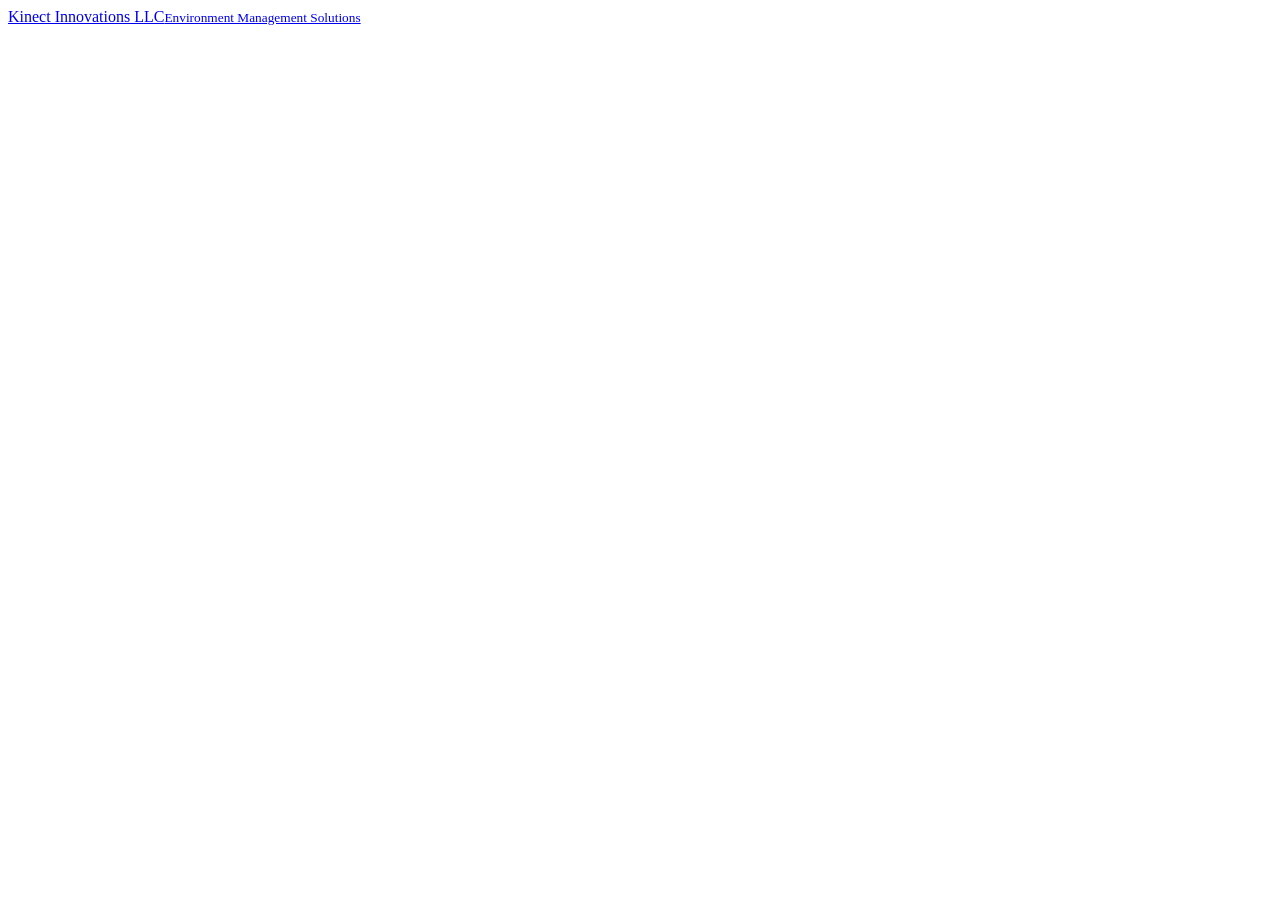
==== about.html @ 07c68ef6 "Add about.html for company information page" ====
<!DOCTYPE html>
<html lang="en">
<head>
<meta charset="UTF-8">
<meta name="viewport" content="width=device-width, initial-scale=1.0">
<title>About Us | Kinect Innovations LLC</title>
<meta name="description" content="Learn about Kinect Innovations LLC, providing comprehensive environment management for commercial and residential clients across the U.S.">
<link rel="preconnect" href="https://fonts.googleapis.com">
<link href="https://fonts.googleapis.com/css2?family=Space+Grotesk:wght@500;600;700&family=Inter:wght@400;500;600&family=IBM+Plex+Mono:wght@400;500;700&display=swap" rel="stylesheet">
<link rel="stylesheet" href="assets/css/style.css">
</head>
<body>
<header class="site-header">
  <div class="header-inner">
    <a href="index.html" class="brand">
      <span class="mark"></span>
      <span>Kinect Innovations LLC<small>Environment Management Solutions</small></span>
    </a>
    <nav class="main-nav"
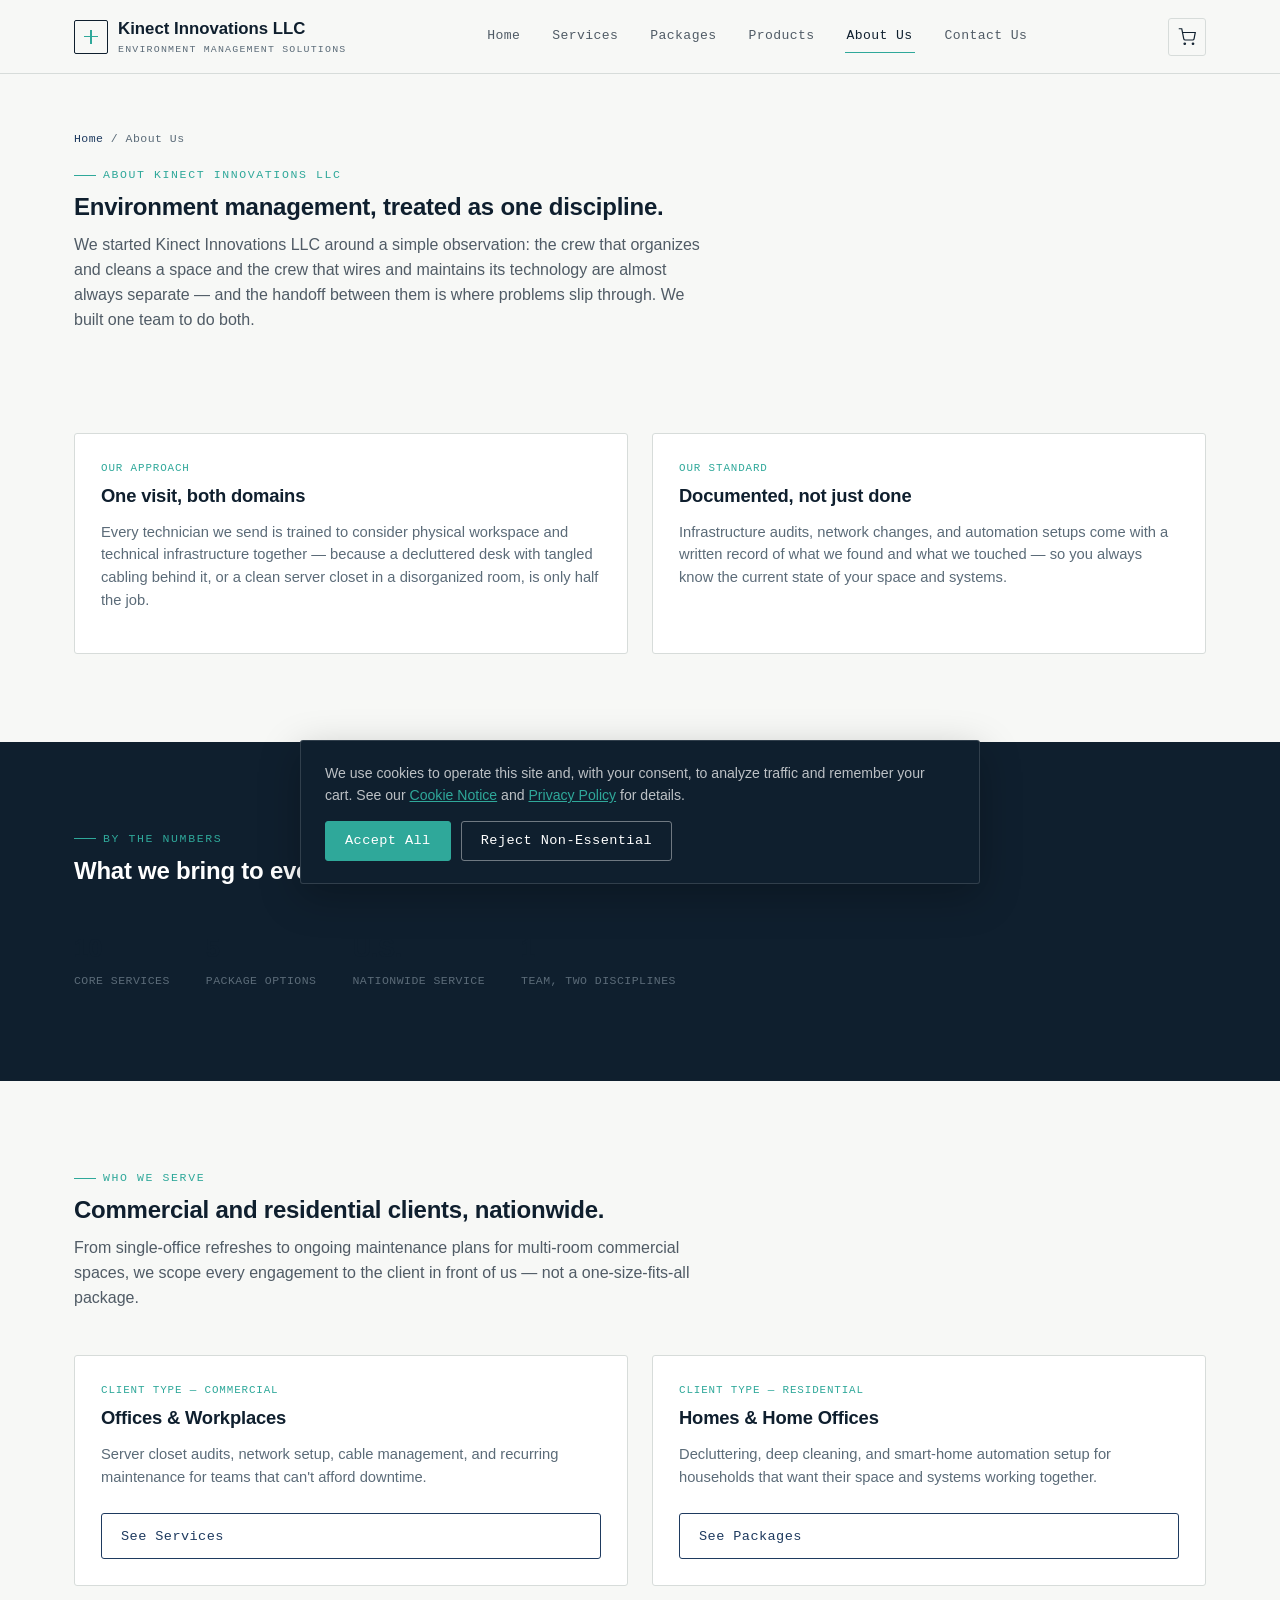
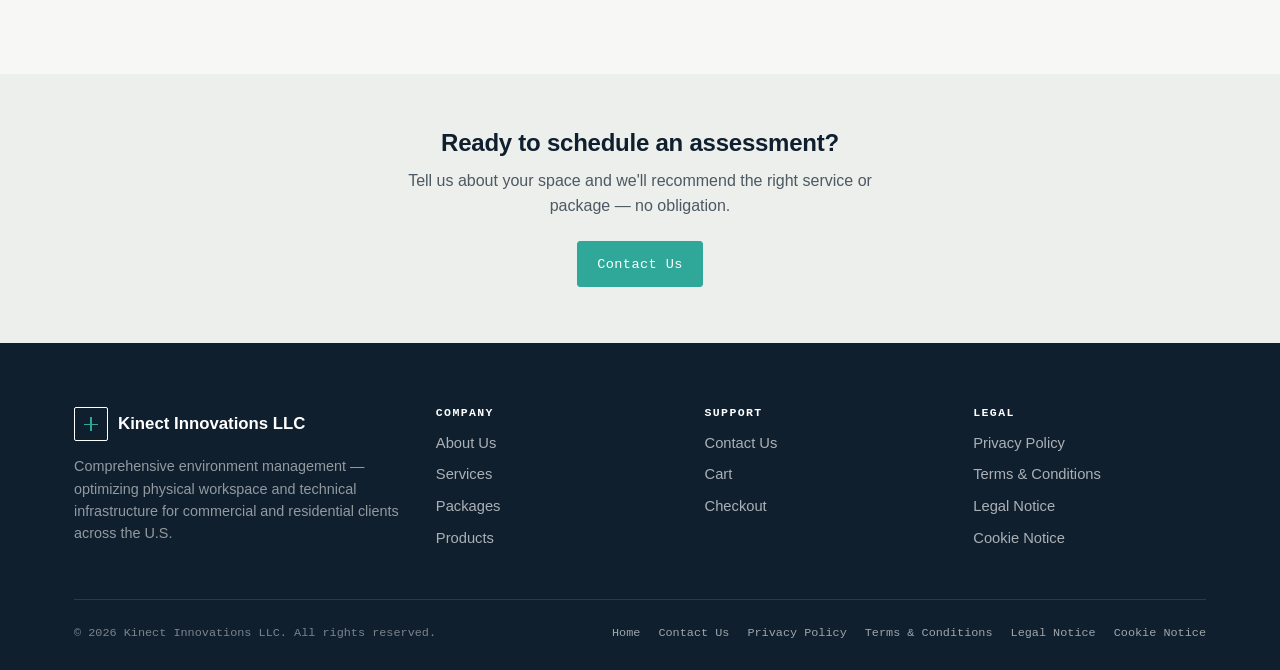
==== commit 59fe8578: "Fix broken stylesheet link, truncated pages, and stale sitemap/robots URLs - Rename assets/css/file." ====
--- a/about.html
+++ b/about.html
@@ -16,4 +16,173 @@
       <span class="mark"></span>
       <span>Kinect Innovations LLC<small>Environment Management Solutions</small></span>
     </a>
-    <nav class="main-nav"
+    <nav class="main-nav" aria-label="Primary">
+      <a href="index.html">Home</a>
+      <a href="services.html">Services</a>
+      <a href="packages.html">Packages</a>
+      <a href="products.html">Products</a>
+      <a href="about.html">About Us</a>
+      <a href="contact.html">Contact Us</a>
+    </nav>
+    <div class="header-actions">
+      <a href="cart.html" class="cart-link" aria-label="View cart">
+        <svg viewBox="0 0 24 24" fill="none" stroke="currentColor" stroke-width="1.6"><circle cx="9" cy="21" r="1"/><circle cx="20" cy="21" r="1"/><path d="M1 1h4l2.7 13.4a2 2 0 0 0 2 1.6h9.7a2 2 0 0 0 2-1.6L23 6H6"/></svg>
+        <span class="cart-badge" data-count="0">0</span>
+      </a>
+      <button class="nav-toggle" aria-label="Open menu" aria-expanded="false">
+        <svg viewBox="0 0 24 24" fill="none" stroke="currentColor" stroke-width="1.6"><line x1="3" y1="6" x2="21" y2="6"/><line x1="3" y1="12" x2="21" y2="12"/><line x1="3" y1="18" x2="21" y2="18"/></svg>
+      </button>
+    </div>
+  </div>
+  <nav class="mobile-nav" aria-label="Mobile">
+    <a href="index.html">Home</a>
+    <a href="services.html">Services</a>
+    <a href="packages.html">Packages</a>
+    <a href="products.html">Products</a>
+    <a href="about.html">About Us</a>
+    <a href="contact.html">Contact Us</a>
+    <a href="cart.html">Cart</a>
+  </nav>
+</header>
+<main>
+
+<section class="section-tight">
+  <div class="container">
+    <div class="breadcrumb"><a href="index.html">Home</a> / About Us</div>
+    <div class="section-head">
+      <div class="eyebrow">About Kinect Innovations LLC</div>
+      <h1>Environment management, treated as one discipline.</h1>
+      <p>We started Kinect Innovations LLC around a simple observation: the crew that organizes and cleans a space and the crew that wires and maintains its technology are almost always separate — and the handoff between them is where problems slip through. We built one team to do both.</p>
+    </div>
+  </div>
+</section>
+
+<section class="section" style="padding-top:0;">
+  <div class="container">
+    <div class="grid cols-2">
+      <div class="card">
+        <div class="id-tag">OUR APPROACH</div>
+        <h3>One visit, both domains</h3>
+        <p class="desc">Every technician we send is trained to consider physical workspace and technical infrastructure together — because a decluttered desk with tangled cabling behind it, or a clean server closet in a disorganized room, is only half the job.</p>
+      </div>
+      <div class="card">
+        <div class="id-tag">OUR STANDARD</div>
+        <h3>Documented, not just done</h3>
+        <p class="desc">Infrastructure audits, network changes, and automation setups come with a written record of what we found and what we touched — so you always know the current state of your space and systems.</p>
+      </div>
+    </div>
+  </div>
+</section>
+
+<section class="section section-dark">
+  <div class="container">
+    <div class="section-head">
+      <div class="eyebrow">By The Numbers</div>
+      <h2>What we bring to every engagement.</h2>
+    </div>
+    <div class="stat-row">
+      <div class="stat"><strong>10</strong><span>CORE SERVICES</span></div>
+      <div class="stat"><strong>5</strong><span>PACKAGE OPTIONS</span></div>
+      <div class="stat"><strong>U.S.</strong><span>NATIONWIDE SERVICE</span></div>
+      <div class="stat"><strong>1</strong><span>TEAM, TWO DISCIPLINES</span></div>
+    </div>
+  </div>
+</section>
+
+<section class="section">
+  <div class="container">
+    <div class="section-head">
+      <div class="eyebrow">Who We Serve</div>
+      <h2>Commercial and residential clients, nationwide.</h2>
+      <p>From single-office refreshes to ongoing maintenance plans for multi-room commercial spaces, we scope every engagement to the client in front of us — not a one-size-fits-all package.</p>
+    </div>
+    <div class="grid cols-2">
+      <div class="card">
+        <div class="id-tag">CLIENT TYPE — COMMERCIAL</div>
+        <h3>Offices &amp; Workplaces</h3>
+        <p class="desc">Server closet audits, network setup, cable management, and recurring maintenance for teams that can't afford downtime.</p>
+        <a href="services.html" class="btn btn-outline">See Services</a>
+      </div>
+      <div class="card">
+        <div class="id-tag">CLIENT TYPE — RESIDENTIAL</div>
+        <h3>Homes &amp; Home Offices</h3>
+        <p class="desc">Decluttering, deep cleaning, and smart-home automation setup for households that want their space and systems working together.</p>
+        <a href="packages.html" class="btn btn-outline">See Packages</a>
+      </div>
+    </div>
+  </div>
+</section>
+
+<section class="section-tight" style="background:var(--paper-dim);text-align:center;">
+  <div class="container">
+    <h2>Ready to schedule an assessment?</h2>
+    <p style="max-width:520px;margin:0 auto 1.4em;">Tell us about your space and we'll recommend the right service or package — no obligation.</p>
+    <a href="contact.html" class="btn btn-signal">Contact Us</a>
+  </div>
+</section>
+
+</main>
+<footer class="site-footer">
+  <div class="container">
+    <div class="footer-grid">
+      <div>
+        <div class="brand" style="color:#fff;margin-bottom:14px;">
+          <span class="mark" style="border-color:#fff;"></span>
+          <span>Kinect Innovations LLC</span>
+        </div>
+        <p>Comprehensive environment management — optimizing physical workspace and technical infrastructure for commercial and residential clients across the U.S.</p>
+      </div>
+      <div>
+        <h4>Company</h4>
+        <ul>
+          <li><a href="about.html">About Us</a></li>
+          <li><a href="services.html">Services</a></li>
+          <li><a href="packages.html">Packages</a></li>
+          <li><a href="products.html">Products</a></li>
+        </ul>
+      </div>
+      <div>
+        <h4>Support</h4>
+        <ul>
+          <li><a href="contact.html">Contact Us</a></li>
+          <li><a href="cart.html">Cart</a></li>
+          <li><a href="checkout.html">Checkout</a></li>
+        </ul>
+      </div>
+      <div>
+        <h4>Legal</h4>
+        <ul>
+          <li><a href="privacy-policy.html">Privacy Policy</a></li>
+          <li><a href="terms-conditions.html">Terms &amp; Conditions</a></li>
+          <li><a href="legal-notice.html">Legal Notice</a></li>
+          <li><a href="cookies-notice.html">Cookie Notice</a></li>
+        </ul>
+      </div>
+    </div>
+    <div class="footer-bottom">
+      <div>&copy; <span class="current-year">2026</span> Kinect Innovations LLC. All rights reserved.</div>
+      <nav class="footer-bottom-nav" aria-label="Legal">
+        <a href="index.html">Home</a>
+        <a href="contact.html">Contact Us</a>
+        <a href="privacy-policy.html">Privacy Policy</a>
+        <a href="terms-conditions.html">Terms &amp; Conditions</a>
+        <a href="legal-notice.html">Legal Notice</a>
+        <a href="cookies-notice.html">Cookie Notice</a>
+      </nav>
+    </div>
+  </div>
+</footer>
+
+<div class="cookie-banner" role="dialog" aria-label="Cookie notice">
+  <p>We use cookies to operate this site and, with your consent, to analyze traffic and remember your cart. See our <a href="cookies-notice.html">Cookie Notice</a> and <a href="privacy-policy.html">Privacy Policy</a> for details.</p>
+  <div class="cookie-actions">
+    <button class="btn btn-signal" data-cookie-accept>Accept All</button>
+    <button class="btn btn-outline" style="border-color:rgba(255,255,255,.4);color:#fff;" data-cookie-reject>Reject Non-Essential</button>
+  </div>
+</div>
+<script src="data/catalog.js"></script>
+<script src="assets/js/cart.js"></script>
+<script src="assets/js/main.js"></script>
+
+</body>
+</html>
--- a/assets/css/style.css
+++ b/assets/css/style.css
@@ -0,0 +1,497 @@
+/* ==========================================================================
+   Kinect Innovations LLC — Site Stylesheet
+   Design language: "Systems Blueprint" — precise, technical, trustworthy.
+   ========================================================================== */
+
+:root{
+  --ink:        #0F1F2E;   /* deep background / dark sections */
+  --blueprint:  #1E3A5F;   /* primary brand blue */
+  --signal:     #2FA89A;   /* accent teal — "optimized" signal */
+  --paper:      #F7F8F6;   /* light background */
+  --paper-dim:  #ECEFEC;
+  --slate:      #5B6B78;   /* secondary text */
+  --ink-70:     rgba(15,31,46,.72);
+  --amber:      #E8A33D;   /* sparing use — savings / alerts */
+  --line:       #D7DCDA;
+  --white:      #FFFFFF;
+
+  --font-display: 'Space Grotesk', 'Arial Narrow', sans-serif;
+  --font-body:    'Inter', -apple-system, Segoe UI, sans-serif;
+  --font-mono:    'IBM Plex Mono', 'Courier New', monospace;
+
+  --radius: 3px;
+  --container: 1180px;
+}
+
+*,*::before,*::after{ box-sizing:border-box; }
+html{ scroll-behavior:smooth; }
+body{
+  margin:0;
+  font-family:var(--font-body);
+  color:var(--ink);
+  background:var(--paper);
+  line-height:1.55;
+  -webkit-font-smoothing:antialiased;
+}
+img{ max-width:100%; display:block; }
+a{ color:inherit; text-decoration:none; }
+h1,h2,h3,h4{
+  font-family:var(--font-display);
+  font-weight:600;
+  line-height:1.12;
+  margin:0 0 .5em;
+  letter-spacing:-.01em;
+}
+p{ margin:0 0 1em; color:var(--ink-70); }
+ul{ margin:0; padding:0; }
+.container{ max-width:var(--container); margin:0 auto; padding:0 24px; }
+
+:focus-visible{
+  outline:2px solid var(--signal);
+  outline-offset:3px;
+}
+
+/* Utility -------------------------------------------------------------- */
+.eyebrow{
+  font-family:var(--font-mono);
+  font-size:.72rem;
+  letter-spacing:.14em;
+  text-transform:uppercase;
+  color:var(--signal);
+  display:flex;
+  align-items:center;
+  gap:.6em;
+  margin-bottom:.9em;
+}
+.eyebrow::before{
+  content:'';
+  width:22px; height:1px;
+  background:var(--signal);
+  display:inline-block;
+}
+.btn{
+  display:inline-flex;
+  align-items:center;
+  gap:.5em;
+  font-family:var(--font-mono);
+  font-size:.85rem;
+  letter-spacing:.03em;
+  padding:.85em 1.4em;
+  border-radius:var(--radius);
+  border:1px solid var(--blueprint);
+  background:var(--blueprint);
+  color:var(--white);
+  cursor:pointer;
+  transition:transform .15s ease, background .15s ease, color .15s ease, border-color .15s ease;
+}
+.btn:hover{ background:var(--ink); border-color:var(--ink); transform:translateY(-1px); }
+.btn.btn-outline{ background:transparent; color:var(--blueprint); }
+.btn.btn-outline:hover{ background:var(--blueprint); color:var(--white); }
+.btn.btn-signal{ background:var(--signal); border-color:var(--signal); }
+.btn.btn-signal:hover{ background:#25867b; border-color:#25867b; }
+.btn:disabled{ opacity:.5; cursor:not-allowed; transform:none; }
+.btn-block{ width:100%; justify-content:center; }
+
+.section{ padding:88px 0; }
+.section-tight{ padding:56px 0; }
+.section-dark{ background:var(--ink); color:var(--white); }
+.section-dark p{ color:rgba(255,255,255,.68); }
+.section-dark .eyebrow{ color:var(--signal); }
+
+.grid-note{
+  font-family:var(--font-mono);
+  font-size:.72rem;
+  color:var(--slate);
+  letter-spacing:.06em;
+}
+
+/* Header ----------------------------------------------------------------- */
+.site-header{
+  position:sticky; top:0; z-index:50;
+  background:rgba(247,248,246,.92);
+  backdrop-filter:blur(8px);
+  border-bottom:1px solid var(--line);
+}
+.header-inner{
+  display:flex; align-items:center; justify-content:space-between;
+  padding:16px 24px;
+  max-width:var(--container); margin:0 auto;
+}
+.brand{
+  display:flex; align-items:center; gap:.6em;
+  font-family:var(--font-display); font-weight:700; font-size:1.05rem;
+  color:var(--ink);
+}
+.brand .mark{
+  width:34px;height:34px;
+  border:1.5px solid var(--ink);
+  border-radius:2px;
+  display:grid; place-items:center;
+  position:relative;
+}
+.brand .mark::before,.brand .mark::after{
+  content:'';
+  position:absolute;
+  background:var(--signal);
+}
+.brand .mark::before{ width:14px; height:1.5px; }
+.brand .mark::after{ width:1.5px; height:14px; }
+.brand small{
+  display:block;
+  font-family:var(--font-mono);
+  font-weight:400;
+  font-size:.62rem;
+  letter-spacing:.12em;
+  color:var(--slate);
+  text-transform:uppercase;
+}
+
+.main-nav{ display:flex; align-items:center; gap:28px; }
+.main-nav a{
+  font-family:var(--font-mono);
+  font-size:.82rem;
+  letter-spacing:.03em;
+  color:var(--ink-70);
+  padding:6px 2px;
+  border-bottom:1.5px solid transparent;
+  transition:color .15s, border-color .15s;
+}
+.main-nav a:hover, .main-nav a.active{ color:var(--ink); border-color:var(--signal); }
+
+.header-actions{ display:flex; align-items:center; gap:14px; }
+.cart-link{
+  position:relative;
+  display:inline-flex; align-items:center; justify-content:center;
+  width:38px; height:38px;
+  border:1px solid var(--line);
+  border-radius:var(--radius);
+}
+.cart-link svg{ width:18px; height:18px; }
+.cart-badge{
+  position:absolute; top:-7px; right:-7px;
+  background:var(--signal); color:var(--white);
+  font-family:var(--font-mono); font-size:.62rem; font-weight:700;
+  width:18px; height:18px; border-radius:50%;
+  display:grid; place-items:center;
+}
+.cart-badge[data-count="0"]{ display:none; }
+
+.nav-toggle{
+  display:none;
+  width:38px; height:38px;
+  border:1px solid var(--line); border-radius:var(--radius);
+  background:none; cursor:pointer;
+  align-items:center; justify-content:center;
+}
+.nav-toggle svg{ width:18px; height:18px; }
+
+/* Footer ------------------------------------------------------------------ */
+.site-footer{
+  background:var(--ink);
+  color:rgba(255,255,255,.65);
+  padding:64px 0 28px;
+  font-size:.92rem;
+}
+.footer-grid{
+  display:grid;
+  grid-template-columns:1.4fr 1fr 1fr 1fr;
+  gap:36px;
+  padding-bottom:40px;
+  border-bottom:1px solid rgba(255,255,255,.12);
+}
+.footer-grid h4{
+  color:var(--white);
+  font-family:var(--font-mono);
+  font-size:.72rem;
+  letter-spacing:.12em;
+  text-transform:uppercase;
+  margin-bottom:1em;
+}
+.footer-grid p{ color:rgba(255,255,255,.55); font-size:.9rem; }
+.footer-grid ul li{ list-style:none; margin-bottom:.6em; }
+.footer-grid ul a{ color:rgba(255,255,255,.65); }
+.footer-grid ul a:hover{ color:var(--signal); }
+.footer-bottom{
+  display:flex; align-items:center; justify-content:space-between;
+  padding-top:24px; flex-wrap:wrap; gap:12px;
+  font-family:var(--font-mono); font-size:.74rem; color:rgba(255,255,255,.45);
+}
+.footer-bottom-nav{ display:flex; gap:18px; flex-wrap:wrap; }
+.footer-bottom-nav a{ color:rgba(255,255,255,.6); }
+.footer-bottom-nav a:hover{ color:var(--signal); }
+
+/* Hero ---------------------------------------------------------------- */
+.hero{
+  position:relative;
+  background:var(--ink);
+  color:var(--white);
+  overflow:hidden;
+  padding:110px 0 90px;
+  background-image:
+    linear-gradient(rgba(255,255,255,.05) 1px, transparent 1px),
+    linear-gradient(90deg, rgba(255,255,255,.05) 1px, transparent 1px);
+  background-size:44px 44px;
+}
+.hero::after{
+  content:'';
+  position:absolute; inset:0;
+  background:radial-gradient(circle at 82% 22%, rgba(47,168,154,.22), transparent 55%);
+  pointer-events:none;
+}
+.hero-inner{ position:relative; max-width:640px; }
+.hero h1{ font-size:clamp(2.2rem,4.4vw,3.4rem); }
+.hero p.lead{ font-size:1.08rem; color:rgba(255,255,255,.72); max-width:520px; }
+.hero-cta{ display:flex; gap:14px; margin-top:1.6em; flex-wrap:wrap; }
+.hero-zones{
+  display:flex; gap:0; margin-top:52px;
+  border:1px solid rgba(255,255,255,.16);
+  border-radius:var(--radius);
+  overflow:hidden;
+}
+.hero-zone{
+  flex:1; padding:18px 20px;
+  border-right:1px solid rgba(255,255,255,.16);
+  font-family:var(--font-mono); font-size:.78rem;
+}
+.hero-zone:last-child{ border-right:none; }
+.hero-zone strong{ display:block; font-family:var(--font-display); font-size:1.15rem; color:var(--white); margin-bottom:.3em; }
+.hero-zone span{ color:rgba(255,255,255,.55); }
+
+/* Cards ------------------------------------------------------------------ */
+.grid{
+  display:grid;
+  grid-template-columns:repeat(3,1fr);
+  gap:24px;
+}
+.grid.cols-2{ grid-template-columns:repeat(2,1fr); }
+.grid.cols-4{ grid-template-columns:repeat(4,1fr); }
+
+.card{
+  background:var(--white);
+  border:1px solid var(--line);
+  border-radius:var(--radius);
+  padding:26px;
+  display:flex; flex-direction:column; gap:10px;
+  position:relative;
+}
+.card .id-tag{
+  font-family:var(--font-mono); font-size:.68rem; color:var(--signal);
+  letter-spacing:.08em;
+}
+.card h3{ font-size:1.15rem; margin-bottom:.2em; }
+.card .desc{ font-size:.92rem; color:var(--slate); flex:1; }
+.card .price-row{
+  display:flex; align-items:baseline; justify-content:space-between;
+  border-top:1px dashed var(--line);
+  padding-top:12px; margin-top:6px;
+}
+.card .price{
+  font-family:var(--font-mono); font-weight:700; font-size:1.25rem; color:var(--ink);
+}
+.card .price .unit{ font-size:.68rem; color:var(--slate); font-weight:400; margin-left:.3em; }
+.card .save-badge{
+  position:absolute; top:20px; right:20px;
+  background:var(--amber); color:var(--ink);
+  font-family:var(--font-mono); font-size:.66rem; font-weight:700;
+  padding:.3em .6em; border-radius:2px;
+}
+.card .includes{ font-size:.82rem; color:var(--slate); margin:0 0 .6em; padding-left:1.1em; }
+.card .includes li{ list-style:disc; margin-bottom:.25em; }
+.card-actions{ display:flex; gap:8px; margin-top:4px; }
+.card-actions .btn{ flex:1; }
+
+.photo-frame{
+  aspect-ratio:16/10;
+  border-radius:var(--radius);
+  background:linear-gradient(135deg, var(--blueprint), var(--ink));
+  position:relative;
+  overflow:hidden;
+  margin-bottom:6px;
+}
+.photo-frame::before{
+  content:attr(data-code);
+  position:absolute; bottom:10px; left:12px;
+  font-family:var(--font-mono); font-size:.66rem; color:rgba(255,255,255,.7);
+  letter-spacing:.08em;
+}
+.photo-frame::after{
+  content:'';
+  position:absolute; inset:0;
+  background-image:linear-gradient(rgba(255,255,255,.08) 1px, transparent 1px),
+    linear-gradient(90deg, rgba(255,255,255,.08) 1px, transparent 1px);
+  background-size:18px 18px;
+}
+
+/* Sections: split / feature ------------------------------------------- */
+.split{ display:grid; grid-template-columns:1fr 1fr; gap:56px; align-items:center; }
+.stat-row{ display:flex; gap:36px; margin-top:24px; flex-wrap:wrap; }
+.stat{ font-family:var(--font-mono); }
+.stat strong{ display:block; font-size:1.6rem; font-family:var(--font-display); color:var(--ink); }
+.stat span{ font-size:.72rem; color:var(--slate); letter-spacing:.04em; }
+
+.section-head{ max-width:640px; margin-bottom:44px; }
+.section-head.center{ margin-left:auto; margin-right:auto; text-align:center; }
+
+/* Forms ------------------------------------------------------------------ */
+.field{ margin-bottom:18px; }
+.field label{
+  display:block; font-family:var(--font-mono); font-size:.74rem;
+  letter-spacing:.05em; margin-bottom:.5em; color:var(--ink);
+}
+.field .req{ color:var(--signal); }
+.field input, .field textarea, .field select{
+  width:100%;
+  border:1px solid var(--line);
+  border-radius:var(--radius);
+  padding:.85em 1em;
+  font-family:var(--font-body);
+  font-size:.95rem;
+  background:var(--white);
+  color:var(--ink);
+}
+.field input:focus, .field textarea:focus, .field select:focus{
+  outline:2px solid var(--signal); outline-offset:1px; border-color:var(--signal);
+}
+.field-row{ display:grid; grid-template-columns:1fr 1fr; gap:16px; }
+.checkbox-field{ display:flex; align-items:flex-start; gap:.6em; }
+.checkbox-field input{ width:auto; margin-top:.3em; }
+.checkbox-field label{ font-family:var(--font-body); font-size:.86rem; color:var(--slate); margin:0; }
+.form-note{ font-size:.8rem; color:var(--slate); }
+.form-status{
+  margin-top:16px; padding:14px 16px; border-radius:var(--radius);
+  font-size:.9rem; display:none;
+}
+.form-status.visible{ display:block; }
+.form-status.success{ background:#E6F5F2; color:#0F6D5F; border:1px solid #BEE5DC; }
+.form-status.error{ background:#FCEAEA; color:#9A2E2E; border:1px solid #F3C4C4; }
+
+/* Cart / checkout ---------------------------------------------------------*/
+.cart-table{ width:100%; border-collapse:collapse; }
+.cart-table th{
+  text-align:left; font-family:var(--font-mono); font-size:.7rem;
+  letter-spacing:.08em; text-transform:uppercase; color:var(--slate);
+  border-bottom:1px solid var(--line); padding:0 0 12px;
+}
+.cart-table td{
+  padding:18px 0; border-bottom:1px solid var(--line); vertical-align:top;
+}
+.cart-item-name{ font-family:var(--font-display); font-weight:600; }
+.cart-item-meta{ font-family:var(--font-mono); font-size:.72rem; color:var(--slate); }
+.qty-control{ display:inline-flex; align-items:center; border:1px solid var(--line); border-radius:var(--radius); }
+.qty-control button{
+  width:30px; height:30px; border:none; background:none; cursor:pointer; font-size:1rem; color:var(--ink);
+}
+.qty-control input{
+  width:38px; text-align:center; border:none; border-left:1px solid var(--line); border-right:1px solid var(--line);
+  font-family:var(--font-mono); padding:6px 0;
+}
+.remove-link{ font-family:var(--font-mono); font-size:.72rem; color:var(--slate); cursor:pointer; text-decoration:underline; background:none; border:none; padding:0; }
+.remove-link:hover{ color:#9A2E2E; }
+.cart-summary{
+  border:1px solid var(--line); border-radius:var(--radius); padding:24px; background:var(--white);
+}
+.summary-row{ display:flex; justify-content:space-between; font-family:var(--font-mono); font-size:.88rem; margin-bottom:10px; color:var(--slate); }
+.summary-row.total{ font-size:1.15rem; color:var(--ink); font-weight:700; border-top:1px dashed var(--line); padding-top:14px; margin-top:6px; }
+.empty-cart{
+  text-align:center; padding:70px 20px; border:1px dashed var(--line); border-radius:var(--radius);
+}
+
+/* Legal pages --------------------------------------------------------- */
+.legal-page{ max-width:820px; }
+.legal-page h2{ margin-top:2em; font-size:1.3rem; }
+.legal-page h3{ margin-top:1.4em; font-size:1.05rem; }
+.legal-page p, .legal-page li{ color:var(--slate); }
+.legal-page ul, .legal-page ol{ padding-left:1.3em; margin-bottom:1em; }
+.legal-page li{ margin-bottom:.4em; }
+.legal-meta{
+  font-family:var(--font-mono); font-size:.78rem; color:var(--signal);
+  border:1px solid var(--line); border-radius:var(--radius);
+  padding:14px 16px; margin-bottom:2em; background:var(--white);
+}
+.toc{
+  border:1px solid var(--line); border-radius:var(--radius); padding:20px 24px; margin-bottom:2.5em; background:var(--white);
+}
+.toc h4{ font-family:var(--font-mono); font-size:.72rem; letter-spacing:.1em; text-transform:uppercase; color:var(--slate); margin-bottom:.8em; }
+.toc ol{ padding-left:1.2em; }
+.toc a{ color:var(--blueprint); }
+.toc a:hover{ text-decoration:underline; }
+
+/* Cookie banner ---------------------------------------------------------- */
+.cookie-banner{
+  position:fixed; left:16px; right:16px; bottom:16px; z-index:200;
+  max-width:680px; margin:0 auto;
+  background:var(--ink); color:var(--white);
+  border-radius:var(--radius); border:1px solid rgba(255,255,255,.14);
+  padding:22px 24px;
+  box-shadow:0 12px 40px rgba(0,0,0,.25);
+  display:none;
+}
+.cookie-banner.visible{ display:block; }
+.cookie-banner p{ color:rgba(255,255,255,.72); font-size:.88rem; margin-bottom:14px; }
+.cookie-banner .cookie-actions{ display:flex; gap:10px; flex-wrap:wrap; }
+.cookie-banner a{ color:var(--signal); text-decoration:underline; }
+
+/* Misc pages --------------------------------------------------------- */
+.breadcrumb{
+  font-family:var(--font-mono); font-size:.72rem; color:var(--slate); letter-spacing:.04em;
+  margin-bottom:18px;
+}
+.breadcrumb a{ color:var(--blueprint); }
+
+.value-list{ display:grid; grid-template-columns:repeat(2,1fr); gap:20px; margin-top:8px; }
+.value-item{ border-left:2px solid var(--signal); padding-left:16px; }
+.value-item h4{ font-family:var(--font-display); font-size:1rem; margin-bottom:.3em; }
+.value-item p{ font-size:.9rem; }
+
+.team-grid{ display:grid; grid-template-columns:repeat(3,1fr); gap:24px; }
+.team-card{ text-align:left; }
+.team-photo{
+  aspect-ratio:1; border-radius:var(--radius); margin-bottom:12px;
+  background:linear-gradient(135deg,var(--blueprint),var(--signal));
+}
+.team-card h4{ font-size:1rem; margin-bottom:.1em; }
+.team-card span{ font-family:var(--font-mono); font-size:.72rem; color:var(--slate); }
+
+.map-frame{
+  border:1px solid var(--line); border-radius:var(--radius);
+  aspect-ratio:16/9; overflow:hidden;
+}
+
+/* Responsive ------------------------------------------------------------ */
+@media (max-width:900px){
+  .main-nav{ display:none; }
+  .nav-toggle{ display:inline-flex; }
+  .grid{ grid-template-columns:repeat(2,1fr); }
+  .grid.cols-4{ grid-template-columns:repeat(2,1fr); }
+  .split{ grid-template-columns:1fr; gap:32px; }
+  .footer-grid{ grid-template-columns:1fr 1fr; }
+  .hero-zones{ flex-direction:column; }
+  .hero-zone{ border-right:none; border-bottom:1px solid rgba(255,255,255,.16); }
+  .hero-zone:last-child{ border-bottom:none; }
+  .value-list{ grid-template-columns:1fr; }
+  .team-grid{ grid-template-columns:1fr; }
+}
+@media (max-width:640px){
+  .grid, .grid.cols-4{ grid-template-columns:1fr; }
+  .field-row{ grid-template-columns:1fr; }
+  .footer-grid{ grid-template-columns:1fr; }
+  .footer-bottom{ flex-direction:column; align-items:flex-start; }
+  .section{ padding:56px 0; }
+}
+
+/* Mobile nav drawer ------------------------------------------------------ */
+.mobile-nav{
+  display:none;
+  position:fixed; inset:0; z-index:100;
+  background:var(--ink);
+  padding:100px 32px 32px;
+}
+.mobile-nav.open{ display:block; }
+.mobile-nav a{
+  display:block; color:var(--white); font-family:var(--font-mono);
+  font-size:1.1rem; padding:14px 0; border-bottom:1px solid rgba(255,255,255,.12);
+}
+
+@media (prefers-reduced-motion: reduce){
+  *{ scroll-behavior:auto !important; transition:none !important; animation:none !important; }
+}
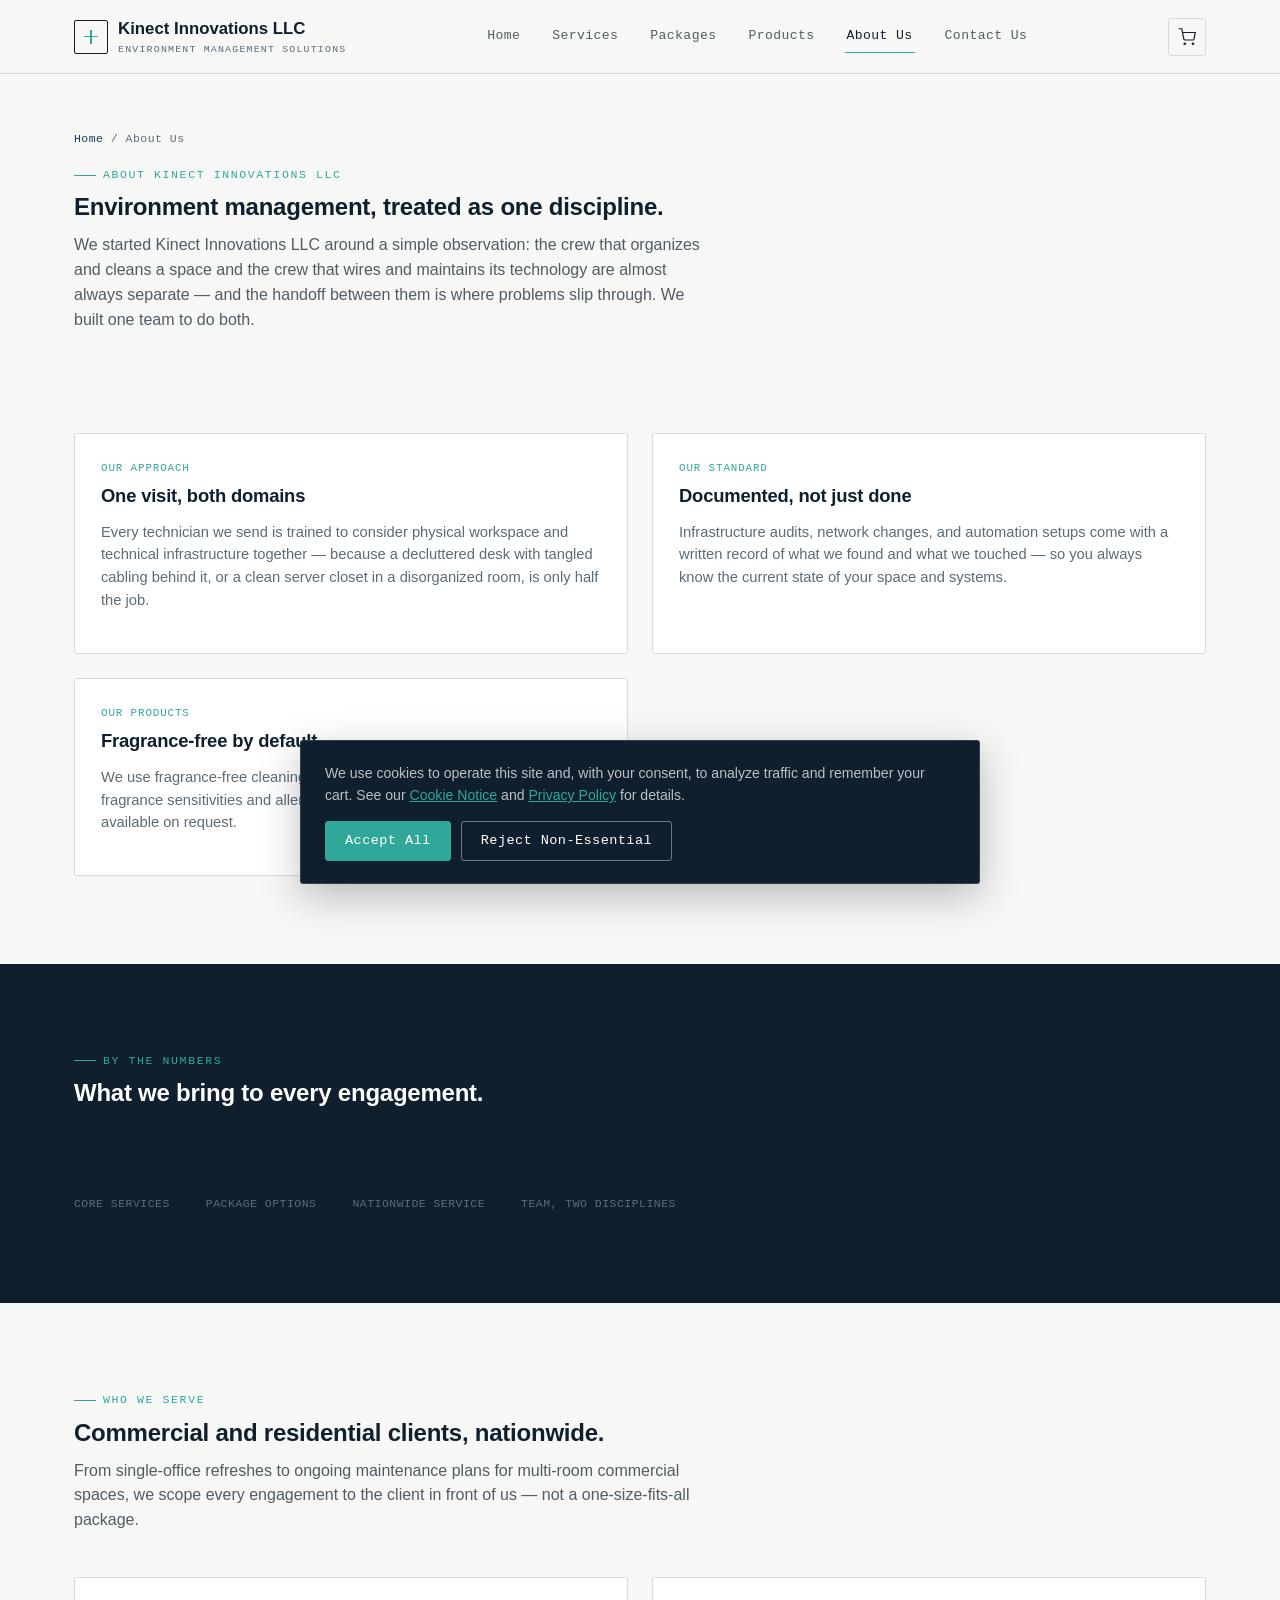
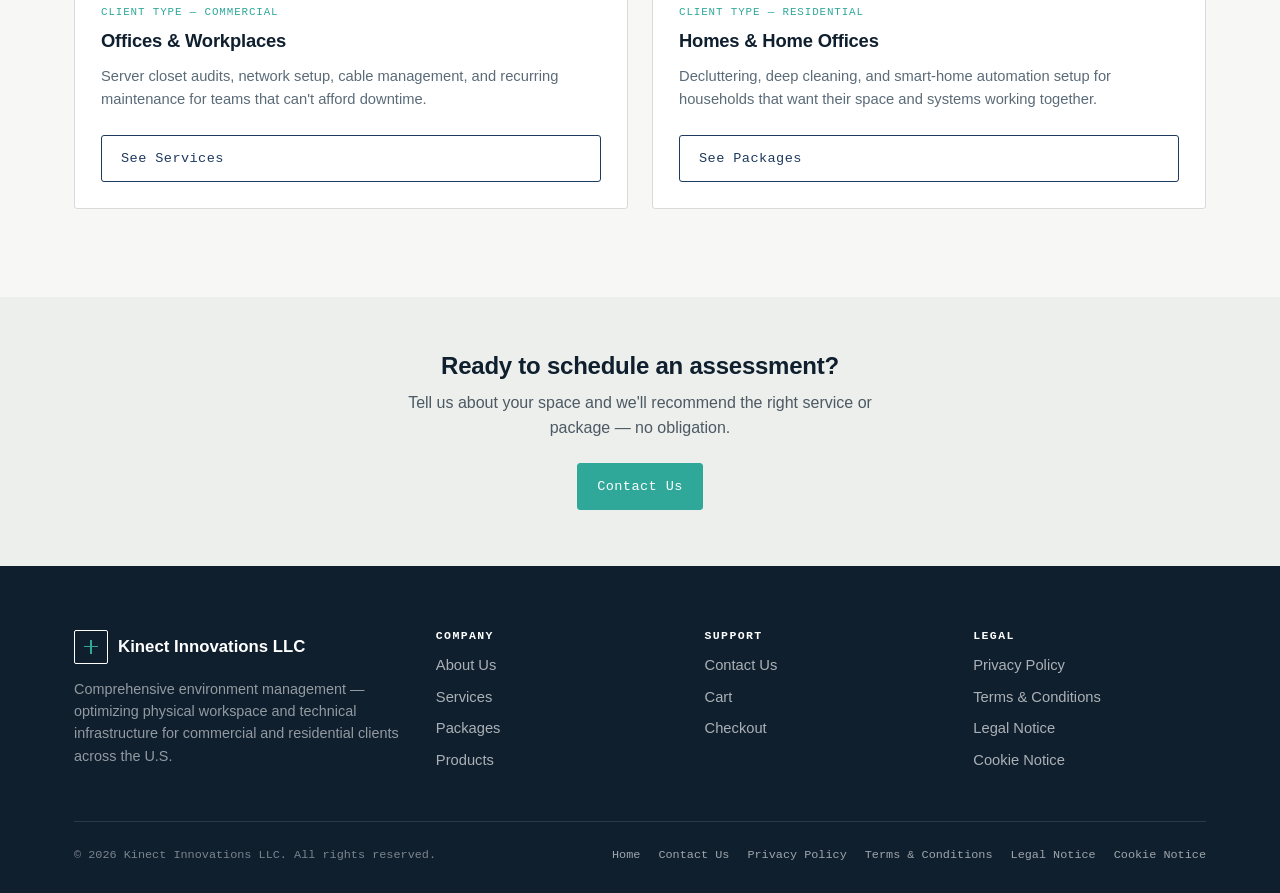
==== commit 8e8565d7: "Add fragrance-free product note to About and Services pages - about.html: add a third card ('Fragran" ====
--- a/about.html
+++ b/about.html
@@ -69,6 +69,11 @@
         <div class="id-tag">OUR STANDARD</div>
         <h3>Documented, not just done</h3>
         <p class="desc">Infrastructure audits, network changes, and automation setups come with a written record of what we found and what we touched — so you always know the current state of your space and systems.</p>
+      </div>
+      <div class="card">
+        <div class="id-tag">OUR PRODUCTS</div>
+        <h3>Fragrance-free by default</h3>
+        <p class="desc">We use fragrance-free cleaning and disinfecting products as standard, since fragrance sensitivities and allergies are common — scented options are available on request.</p>
       </div>
     </div>
   </div>
